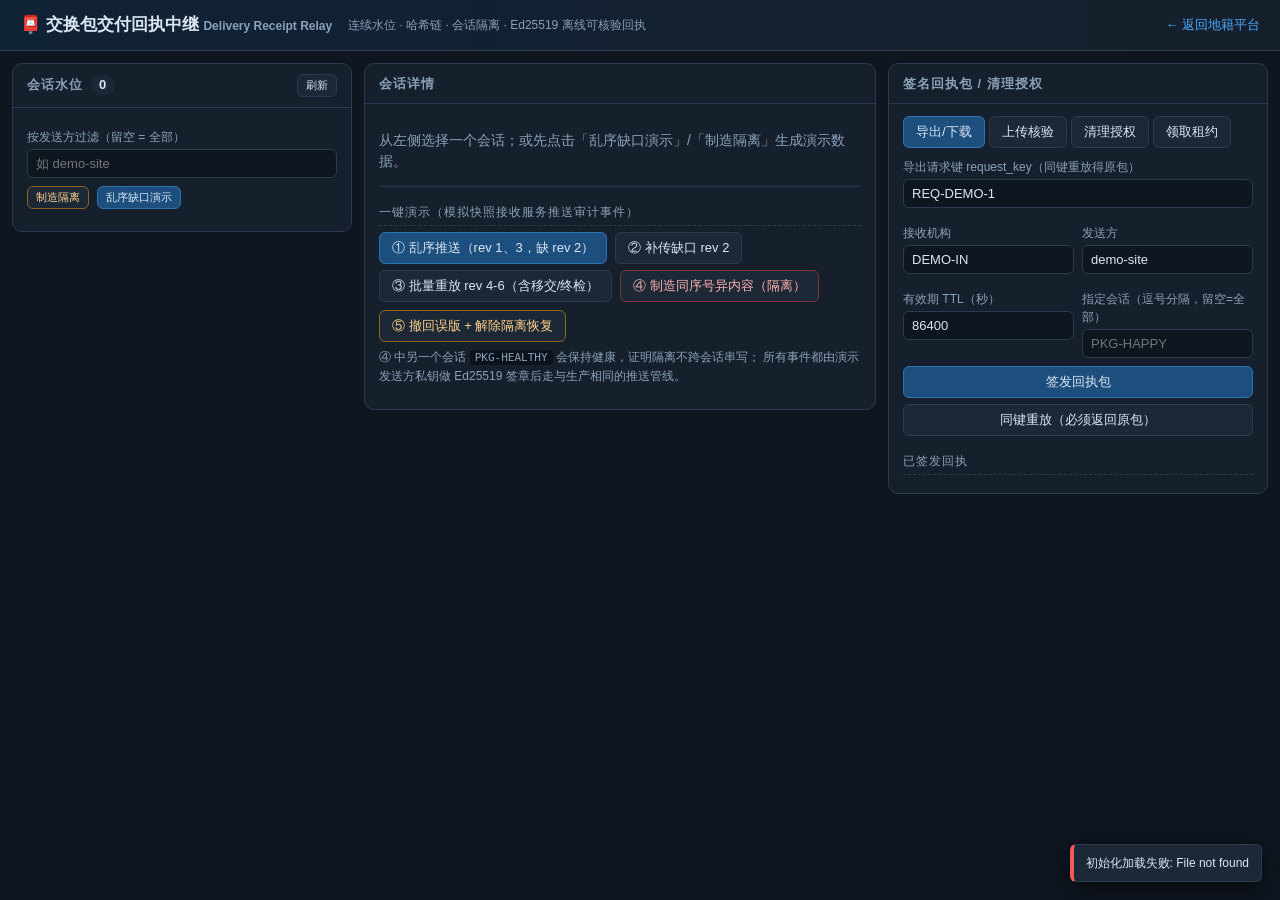
==== workspace/static/relay/index.html @ 0f450da5 "init cccj-150-8" ====
<!DOCTYPE html>
<html lang="zh-CN">
<head>
<meta charset="utf-8">
<meta name="viewport" content="width=device-width, initial-scale=1">
<title>交换包交付回执中继</title>
<style>
:root{
  --bg:#0f1620; --panel:#16202c; --panel2:#1c2836; --line:#2b3a4d;
  --txt:#dce6f2; --muted:#8aa0b8; --accent:#4aa8ff; --ok:#35c46a;
  --warn:#f5a623; --bad:#ef5b5b; --purple:#a87bff; --teal:#2fd1c1;
}
*{box-sizing:border-box}
body{margin:0;font:14px/1.5 "Segoe UI","PingFang SC","Microsoft YaHei",sans-serif;
  background:var(--bg);color:var(--txt)}
header{display:flex;align-items:center;gap:16px;padding:12px 20px;
  background:linear-gradient(90deg,#102236,#16202c);border-bottom:1px solid var(--line)}
header .brand{font-size:17px;font-weight:600}
header .sub{color:var(--muted);font-size:12px}
header a{margin-left:auto;color:var(--accent);text-decoration:none;font-size:13px}
.layout{display:grid;grid-template-columns:340px 1fr 380px;gap:12px;padding:12px;
  align-items:start;min-height:calc(100vh - 56px)}
.panel{background:var(--panel);border:1px solid var(--line);border-radius:10px;
  overflow:hidden}
.panel h2{margin:0;padding:10px 14px;font-size:13px;letter-spacing:1px;color:var(--muted);
  text-transform:uppercase;border-bottom:1px solid var(--line);
  display:flex;align-items:center;gap:8px}
.panel h2 .count{background:var(--panel2);border-radius:10px;padding:0 8px;color:var(--txt)}
.body{padding:12px 14px;max-height:calc(100vh - 120px);overflow:auto}
.row{display:flex;gap:8px;align-items:center;flex-wrap:wrap}
button{background:var(--panel2);color:var(--txt);border:1px solid var(--line);
  border-radius:6px;padding:6px 12px;cursor:pointer;font-size:13px}
button:hover{border-color:var(--accent)}
button.primary{background:#1c4f7e;border-color:#2d73b0}
button.primary:hover{background:#245f97}
button.danger{border-color:#7e3535;color:#ffb0b0}
button.warn{border-color:#8a6420;color:#ffd08a}
button:disabled{opacity:.45;cursor:not-allowed}
input,select,textarea{background:#0e1620;border:1px solid var(--line);color:var(--txt);
  border-radius:6px;padding:6px 8px;font-size:13px;font-family:inherit}
input{width:100%}
label{font-size:12px;color:var(--muted)}
.field{margin:8px 0}
.field label{display:block;margin-bottom:3px}
.hint{color:var(--muted);font-size:12px}
.session{padding:10px 12px;border-bottom:1px solid var(--line);cursor:pointer}
.session:hover{background:var(--panel2)}
.session.active{background:#17324a;box-shadow:inset 3px 0 0 var(--accent)}
.session .top{display:flex;justify-content:space-between;gap:8px;align-items:center}
.session .sid{font-weight:600;font-family:ui-monospace,Menlo,monospace;font-size:13px}
.tag{font-size:11px;padding:1px 7px;border-radius:10px;border:1px solid var(--line);
  color:var(--muted);white-space:nowrap}
.tag.ok{color:var(--ok);border-color:#246040}
.tag.bad{color:var(--bad);border-color:#7e3535;background:#2a1717}
.tag.warn{color:var(--warn);border-color:#7a5a1f}
.tag.purple{color:var(--purple);border-color:#4c3a78}
.tag.teal{color:var(--teal);border-color:#1f625c}
.wm{font-size:12px;color:var(--muted);margin-top:3px}
.dots{display:flex;gap:3px;margin-top:6px;flex-wrap:wrap}
.dot{width:13px;height:13px;border-radius:3px;background:#263445;border:1px solid #34475e}
.dot.ok{background:#1f7a45;border-color:#2a9e5c}
.dot.wait{background:#7a5a1f;border-color:#a87c22}
.dot.bad{background:#7e2b2b;border-color:#b23838}
.kv{display:grid;grid-template-columns:110px 1fr;gap:4px 10px;margin:6px 0;font-size:13px}
.kv .k{color:var(--muted)}
.kv .v{font-family:ui-monospace,Menlo,monospace;word-break:break-all}
.section-title{margin:16px 0 6px;font-size:12px;color:var(--muted);
  text-transform:uppercase;letter-spacing:1px;border-bottom:1px dashed var(--line);padding-bottom:4px}
.ev{display:flex;gap:8px;align-items:flex-start;padding:6px 8px;border-radius:6px;
  background:var(--panel2);margin-bottom:5px;font-size:12px}
.ev .rev{font-family:ui-monospace,Menlo,monospace;color:var(--accent);min-width:26px}
.ev .etype{font-weight:600;min-width:130px}
.ev .hash{color:var(--muted);font-family:ui-monospace,Menlo,monospace;font-size:11px}
pre{background:#0b121b;border:1px solid var(--line);border-radius:6px;padding:8px;
  font-size:11px;overflow:auto;max-height:240px;color:#bcd}
.toast{position:fixed;right:18px;bottom:18px;max-width:420px;z-index:99;display:flex;
  flex-direction:column;gap:8px}
.toast .t{background:var(--panel2);border:1px solid var(--line);border-left:4px solid var(--accent);
  border-radius:6px;padding:9px 12px;font-size:12px;box-shadow:0 6px 24px #0009}
.toast .t.ok{border-left-color:var(--ok)}
.toast .t.bad{border-left-color:var(--bad)}
.toast .t.warn{border-left-color:var(--warn)}
.receipt{border:1px solid var(--line);border-radius:8px;padding:9px 10px;margin-bottom:8px;background:var(--panel2)}
.receipt .rk{font-family:ui-monospace,Menlo,monospace;font-weight:600}
.pillbtn{font-size:11px;padding:3px 8px}
.tabs{display:flex;gap:4px;margin-bottom:10px}
.tabs button{flex:0 auto}
.tabs button.on{background:#1c4f7e;border-color:#2d73b0}
details summary{cursor:pointer;color:var(--muted);font-size:12px;margin:4px 0}
.muted{color:var(--muted)}
.small{font-size:12px}
.divider{height:1px;background:var(--line);margin:12px 0}
.badge-num{background:var(--bad);border-radius:9px;color:#fff;font-size:10px;padding:0 5px}
.grid2{display:grid;grid-template-columns:1fr 1fr;gap:8px}
.spin{opacity:.5;pointer-events:none}
code{background:#0b121b;padding:1px 5px;border-radius:4px;font-size:11px}
</style>
</head>
<body>
<header>
  <div>
    <div class="brand">📮 交换包交付回执中继 <span class="sub">Delivery Receipt Relay</span></div>
  </div>
  <span class="hint">连续水位 · 哈希链 · 会话隔离 · Ed25519 离线可核验回执</span>
  <a href="/">← 返回地籍平台</a>
</header>

<div class="layout">
  <!-- ================= 左：会话列表 ================= -->
  <div class="panel">
    <h2>会话水位 <span class="count" id="sess-count">0</span>
      <button class="pillbtn" style="margin-left:auto" onclick="loadAll()">刷新</button>
    </h2>
    <div class="body">
      <div class="field">
        <label>按发送方过滤（留空 = 全部）</label>
        <input id="filter-sender" placeholder="如 demo-site" oninput="renderSessions()">
      </div>
      <div class="row" style="margin:6px 0 10px">
        <button class="pillbtn warn" onclick="demoConflict()">制造隔离</button>
        <button class="pillbtn primary" onclick="demoHealthy()">乱序缺口演示</button>
      </div>
      <div id="session-list"></div>
    </div>
  </div>

  <!-- ================= 中：会话详情 ================= -->
  <div class="panel">
    <h2 id="detail-title">会话详情</h2>
    <div class="body" id="detail-body">
      <p class="muted">从左侧选择一个会话；或先点击「乱序缺口演示」/「制造隔离」生成演示数据。</p>
      <div class="divider"></div>
      <div class="section-title">一键演示（模拟快照接收服务推送审计事件）</div>
      <div class="row">
        <button class="primary" onclick="demoHealthy()">① 乱序推送（rev 1、3，缺 rev 2）</button>
        <button onclick="demoFillGap()">② 补传缺口 rev 2</button>
      </div>
      <div class="row" style="margin-top:6px">
        <button onclick="demoFinish()">③ 批量重放 rev 4-6（含移交/终检）</button>
        <button class="danger" onclick="demoConflict()">④ 制造同序号异内容（隔离）</button>
        <button class="warn" onclick="demoConflictRecover()">⑤ 撤回误版 + 解除隔离恢复</button>
      </div>
      <p class="hint" style="margin-top:6px">
        ④ 中另一个会话 <code>PKG-HEALTHY</code> 会保持健康，证明隔离不跨会话串写；
        所有事件都由演示发送方私钥做 Ed25519 签章后走与生产相同的推送管线。
      </p>
    </div>
  </div>

  <!-- ================= 右：回执与清理 ================= -->
  <div class="panel">
    <h2>签名回执包 / 清理授权</h2>
    <div class="body">
      <div class="tabs">
        <button id="tab-export" class="on" onclick="switchTab('export')">导出/下载</button>
        <button id="tab-upload" onclick="switchTab('upload')">上传核验</button>
        <button id="tab-cleanup" onclick="switchTab('cleanup')">清理授权</button>
        <button id="tab-lease" onclick="switchTab('lease')">领取租约</button>
      </div>

      <div id="pane-export">
        <div class="field"><label>导出请求键 request_key（同键重放得原包）</label>
          <input id="rcp-key" value="REQ-DEMO-1"></div>
        <div class="grid2">
          <div class="field"><label>接收机构</label>
            <input id="rcp-inst" value="DEMO-IN"></div>
          <div class="field"><label>发送方</label>
            <input id="rcp-sender" value="demo-site"></div>
        </div>
        <div class="grid2">
          <div class="field"><label>有效期 TTL（秒）</label>
            <input id="rcp-ttl" type="number" value="86400"></div>
          <div class="field"><label>指定会话（逗号分隔，留空=全部）</label>
            <input id="rcp-sessions" placeholder="PKG-HAPPY"></div>
        </div>
        <button class="primary" style="width:100%" onclick="exportReceipt(false)">签发回执包</button>
        <button style="width:100%;margin-top:6px" onclick="exportReceipt(true)">同键重放（必须返回原包）</button>
        <div class="section-title">已签发回执</div>
        <div id="receipt-list"></div>
      </div>

      <div id="pane-upload" hidden>
        <p class="hint">上传一个 <code>.receipt.json</code> 文件，浏览器内调用核验接口
          （重算机构签章、事件哈希链、有效期、水位一致性）——独立核验器
          <code>python -m app.relay.verifier 包.json</code> 完全离线做同样的事。</p>
        <input type="file" id="upload-file" accept=".json,application/json">
        <div style="margin-top:8px"><button onclick="verifyUploaded()">核验上传包</button></div>
        <div class="field" style="margin-top:10px"><label>或直接粘贴回执包 JSON</label>
          <textarea id="upload-paste" rows="6" style="width:100%"
            placeholder='{"body":{...},"signature":...,"institution_public_key":...}'></textarea></div>
        <button onclick="verifyPasted()">核验粘贴内容</button>
        <pre id="verify-out" hidden></pre>
      </div>

      <div id="pane-cleanup" hidden>
        <p class="hint">发送方凭回执清理本地事件：只有<b>已确认水位之前且仍与摘要一致</b>
          才授权；过期回执或本地事件后来变化一律拒绝。</p>
        <div class="field"><label>回执包（从「导出/下载」签发后会自动带入；也可粘贴）</label>
          <textarea id="cleanup-pkg" rows="5" style="width:100%"></textarea></div>
        <div class="field"><label>待清理本地事件 JSON（revision + event_hash）</label>
          <textarea id="cleanup-local" rows="4" style="width:100%"></textarea></div>
        <div class="row">
          <button class="primary" onclick="cleanupAuth()">请求清理授权</button>
          <button onclick="fillLocalFromCurrent()">填入当前会话全部事件</button>
          <button class="warn" onclick="tamperLocal()">把第 2 个事件哈希改成 ff…（模拟事后变化）</button>
        </div>
        <pre id="cleanup-out" hidden></pre>
      </div>

      <div id="pane-lease" hidden>
        <p class="hint">两个工作实例并发领取同一会话：持久租约保证只有一个实例处理；
          TTL 过期后可安全接管；租约粒度是单会话，不影响其他会话。</p>
        <div class="grid2">
          <div class="field"><label>工作实例 ID</label>
            <input id="lease-worker" value="worker-1"></div>
          <div class="field"><label>会话 ID</label>
            <input id="lease-session" value="PKG-HAPPY"></div>
        </div>
        <div class="field"><label>发送方（可留空）</label>
          <input id="lease-sender" value="demo-site"></div>
        <div class="row">
          <button class="primary" onclick="claimLease()">领取</button>
          <button onclick="releaseLease()">释放</button>
          <button class="warn" onclick="claimLease('worker-2')">模拟 worker-2 并发领取</button>
        </div>
        <pre id="lease-out" hidden></pre>
      </div>
    </div>
  </div>
</div>

<div class="toast" id="toast"></div>

<script>
const API = "/api/relay";
let sessions = [], currentKey = null, lastPackage = null;

function toast(msg, kind="info"){
  const box = document.getElementById("toast");
  const el = document.createElement("div");
  el.className = "t " + kind;
  el.textContent = msg;
  box.appendChild(el);
  setTimeout(()=>el.remove(), 4200);
}
async function api(path, opts={}){
  const r = await fetch(API+path, {
    headers:{"Content-Type":"application/json"}, ...opts,
    body: opts.body ? JSON.stringify(opts.body) : undefined});
  let data = null;
  try { data = await r.json(); } catch(e){ data = {}; }
  if(!r.ok) throw Object.assign(new Error(data.message||r.statusText),
    {status:r.status, data});
  return data;
}
function esc(s){ return String(s??"").replace(/[&<>]/g, c=>({"&":"&amp;","<":"&lt;",">":"&gt;"}[c])); }
function shortH(h){ return h ? h.slice(0,10)+"…" : "—"; }

async function loadAll(){
  await Promise.all([loadSessions(), loadReceipts()]);
}
async function loadSessions(){
  const q = document.getElementById("filter-sender").value.trim();
  const data = await api("/sessions"+(q?("?sender_id="+encodeURIComponent(q)):""));
  sessions = data.sessions;
  renderSessions();
  if(currentKey) renderDetail();
}
function renderSessions(){
  const f = document.getElementById("filter-sender").value.trim();
  document.getElementById("sess-count").textContent = sessions.length;
  const el = document.getElementById("session-list");
  if(!sessions.length){ el.innerHTML = '<p class="muted small">暂无会话</p>'; return; }
  el.innerHTML = sessions.map(s=>{
    const key = s.sender_id+"|"+s.session_id;
    const active = key===currentKey ? "active":"";
    let tag = s.quarantined
      ? '<span class="tag bad">已隔离</span>'
      : (s.state==="IMPORTED" ? '<span class="tag teal">IMPORTED</span>'
         : '<span class="tag ok">健康</span>');
    const lease = s.lease_owner ? `<span class="tag purple">租约:${esc(s.lease_owner)}</span>`:"";
    const total = Math.max(s.watermark, 0);
    let dots="";
    for(let i=1;i<=Math.max(total, s.watermark);i++)
      dots += `<span class="dot ok" title="rev ${i} 已确认"></span>`;
    return `<div class="session ${active}" onclick="selectSession('${s.sender_id}','${s.session_id}')">
      <div class="top">
        <span class="sid">${esc(s.session_id)}</span>${tag}${lease}
      </div>
      <div class="wm">${esc(s.sender_id)} · 水位 <b>${s.watermark}</b>${s.state?(" · "+esc(s.state)):""}</div>
      ${dots?`<div class="dots">${dots}</div>`:""}
      ${s.quarantine_reason?`<div class="wm" style="color:var(--bad)">${esc(s.quarantine_reason)}</div>`:""}
    </div>`;
  }).join("");
}
function selectSession(sender, sid){
  currentKey = sender+"|"+sid;
  document.getElementById("lease-session").value = sid;
  document.getElementById("lease-sender").value = sender;
  renderSessions(); renderDetail();
}

async function renderDetail(){
  if(!currentKey) return;
  const [sender, sid] = currentKey.split("|");
  let d;
  try { d = await api(`/sessions/${encodeURIComponent(sender)}/${encodeURIComponent(sid)}`); }
  catch(e){ toast("加载详情失败: "+e.message,"bad"); return; }
  document.getElementById("detail-title").textContent = "会话详情 · "+sid;
  const q = d.quarantine || {};
  const dots = [];
  const maxRev = Math.max(d.watermark, ...d.pending_revisions.map(p=>p.revision), 0);
  for(let i=1;i<=maxRev;i++){
    if(i<=d.watermark) dots.push(`<span class="dot ok" title="rev ${i} 已确认"></span>`);
    else {
      const p = d.pending_revisions.find(x=>x.revision===i);
      if(p) dots.push(`<span class="dot wait" title="rev ${i} 已收到但等待前序（变体 ${p.variants}）"></span>`);
      else dots.push(`<span class="dot" title="rev ${i} 缺失"></span>`);
    }
  }
  const evs = d.confirmed_events.map(e=>`
    <div class="ev">
      <span class="rev">#${e.revision}</span>
      <span class="etype">${esc(e.event_type)}</span>
      <span class="tag ${e.state==="IMPORTED"?"teal":""}">v${e.session_version} · ${esc(e.state)}</span>
      <span class="hash">${shortH(e.event_hash)} ← ${shortH(e.prev_event_hash)}</span>
    </div>`).join("");
  const rej = d.confirmed_events.filter(e=>/REJECTED/.test(e.event_type));
  document.getElementById("detail-body").innerHTML = `
    <div class="kv">
      <span class="k">发送方</span><span class="v">${esc(sender)}</span>
      <span class="k">连续水位</span><span class="v"><b style="color:var(--ok)">${d.watermark}</b> / 状态 ${esc(d.state||"—")}${d.closed?' · <span class="tag teal">已闭合</span>':""}</span>
      <span class="k">隔离状态</span><span class="v">${d.quarantined?'<b style="color:var(--bad)">已隔离</b>':'正常'}</span>
      <span class="k">处理租约</span><span class="v">${d.lease?esc(d.lease.owner)+" @ "+esc(d.lease.at):"无"}</span>
    </div>
    <div class="dots" style="margin:6px 0 10px">${dots.join("")}
      <span class="hint" style="margin-left:8px">绿=已确认 黄=已到等前序 灰=缺口</span></div>
    ${d.missing_revisions.length?`<p class="small" style="color:var(--warn)">缺口修订号：${d.missing_revisions.join(", ")||"（无直接缺口，等待乱序事件的前序）"}</p>`:""}
    ${d.quarantined?`
      <div class="section-title" style="color:var(--bad)">隔离原因与可定位差异</div>
      <div class="kv">
        <span class="k">原因码</span><span class="v" style="color:var(--bad)">${esc(d.quarantine_reason)}</span>
      </div>
      <pre>${esc(JSON.stringify(d.quarantine_detail,null,2))}</pre>
      <details ${d.quarantine_detail&&d.quarantine_detail.distinct_hashes?"open":""}>
        <summary>解除隔离 / 撤回误版恢复</summary>
        <p class="hint">同序号异内容时，撤回错误版本的原始事件（已确认链上事件不可撤回），
          再解除隔离，链会从正确版本继续推进。</p>
        <div id="discard-box"></div>
        <div class="field"><label>处理说明</label><input id="release-note" value="页面演示：确认差异后撤回误版"></div>
        <div class="row">
          <button class="warn" onclick="releaseQuarantine(false)">仅解除隔离（不撤回，将重新隔离）</button>
          <button class="primary" onclick="releaseQuarantine(true)">撤回勾选误版并解除</button>
        </div>
      </details>`:""}
    <div class="section-title">已确认事件哈希链（${d.confirmed_events.length}）</div>
    ${evs||'<p class="muted small">尚无已确认事件</p>'}
    ${rej.length?`<details><summary>拒绝明细（${rej.length}）</summary><pre>${esc(JSON.stringify(rej.map(e=>({revision:e.revision,event_type:e.event_type,detail:e.detail_json})),null,2))}</pre></details>`:""}
    ${d.pending_revisions.length?`<div class="section-title">水位后已收到（待前序/隔离中）</div><pre>${esc(JSON.stringify(d.pending_revisions,null,2))}</pre>`:""}
    <div class="divider"></div>
    <div class="section-title">一键演示（模拟快照接收服务推送审计事件）</div>
    <div class="row">
      <button class="primary" onclick="demoHealthy()">① 乱序推送（rev 1、3，缺 rev 2）</button>
      <button onclick="demoFillGap()">② 补传缺口 rev 2</button>
    </div>
    <div class="row" style="margin-top:6px">
      <button onclick="demoFinish()">③ 批量重放 rev 4-6（含移交/终检）</button>
      <button class="danger" onclick="demoConflict()">④ 制造同序号异内容（隔离）</button>
      <button class="warn" onclick="demoConflictRecover()">⑤ 撤回误版 + 解除隔离恢复</button>
    </div>`;
  // 勾选框：列出该会话可撤回的（未确认）异内容哈希
  if(d.quarantine_detail && d.quarantine_detail.distinct_hashes){
    document.getElementById("discard-box").innerHTML =
      d.quarantine_detail.distinct_hashes.map((h,i)=>
        `<label style="display:flex;gap:6px;align-items:center;color:var(--txt);font-family:ui-monospace,Menlo,monospace;font-size:11px;margin:3px 0">
          <input type="checkbox" class="discard-h" value="${esc(h)}" ${i===0?"checked":""} style="width:auto">
          ${shortH(h)}${i===0?' <span class="hint">（通常保留正确版本、撤回较早的误版——按实际差异勾选）</span>':""}</label>`).join("");
  }
}

async function releaseQuarantine(withDiscard){
  const [sender, sid] = currentKey.split("|");
  let discard = {};
  if(withDiscard){
    const checked = [...document.querySelectorAll(".discard-h:checked")].map(x=>x.value);
    const rev = (await api(`/sessions/${encodeURIComponent(sender)}/${encodeURIComponent(sid)}`)).quarantine_detail.at_revision;
    if(checked.length) discard = {[rev]: checked};
  }
  try{
    const r = await api(`/sessions/${encodeURIComponent(sender)}/${encodeURIComponent(sid)}/release-quarantine`,
      {method:"POST", body:{note:document.getElementById("release-note")?.value||"页面解除",
        discard_event_hashes: discard}});
    toast(`已解除：水位 ${r.watermark}${r.quarantined?"，但重新校验仍隔离（需撤回异内容）":"，恢复推进"}`,
      r.quarantined?"warn":"ok");
    await loadSessions(); await renderDetail();
  }catch(e){ toast("解除失败: "+e.message,"bad"); }
}

// ---------------- 演示动作 ----------------
async function demoPost(path, body={}){
  try { return await api(path, {method:"POST", body}); }
  catch(e){ toast("演示失败: "+e.message+" "+JSON.stringify(e.data||{}),"bad"); throw e; }
}
async function demoHealthy(){
  await demoPost("/demo/happy-init",{});
  toast("已乱序推送 rev 1、3：rev3 等待缺口 rev2（WAITING，不隔离）","warn");
  currentKey="demo-site|PKG-HAPPY";
  await loadSessions(); await renderDetail();
}
async function demoFillGap(){
  const r = await demoPost("/demo/happy-fill-gap",{revision:2});
  toast("补传 rev2：水位连续推进到 3（乱序的 rev3 一并确认）","ok");
  currentKey="demo-site|PKG-HAPPY";
  await loadSessions(); await renderDetail();
}
async function demoFinish(){
  await demoPost("/demo/happy-finish",{});
  toast("批量重放 rev4-6：移交版本跃迁合法，终检 IMPORTED 闭合","ok");
  currentKey="demo-site|PKG-HAPPY";
  await loadSessions(); await renderDetail();
}
async function demoConflict(){
  const r = await demoPost("/demo/conflict-init",{});
  toast("同序号异内容 → PKG-CONFLICT 已隔离；PKG-HEALTHY 不受影响","bad");
  currentKey="demo-site|PKG-CONFLICT";
  await loadSessions(); await renderDetail();
}
async function demoConflictRecover(){
  const r = await demoPost("/demo/conflict-recover",{});
  toast(`撤回 ${r.discard_event_hashes.length} 个误版并解除隔离，续链确认至水位 ${r.release.watermark}`,"ok");
  currentKey="demo-site|PKG-CONFLICT";
  await loadSessions(); await renderDetail();
}

// ---------------- 回执 ----------------
function switchTab(name){
  ["export","upload","cleanup","lease"].forEach(t=>{
    document.getElementById("pane-"+t).hidden = t!==name;
    document.getElementById("tab-"+t).classList.toggle("on", t===name);
  });
}
async function exportReceipt(replay){
  const key=document.getElementById("rcp-key").value.trim();
  const body={request_key:key,
    institution_code:document.getElementById("rcp-inst").value.trim(),
    sender_id:document.getElementById("rcp-sender").value.trim(),
    ttl_seconds:Number(document.getElementById("rcp-ttl").value)};
  const s=document.getElementById("rcp-sessions").value.trim();
  if(s) body.session_ids=s.split(",").map(x=>x.trim());
  try{
    const r=await api("/receipts",{method:"POST",body});
    lastPackage=r.package;
    document.getElementById("cleanup-pkg").value=JSON.stringify(r.package,null,2);
    toast((r.replayed?"重放命中原包（字节完全一致）":"已签发新回执包")+
      ` · ${r.package.body.sessions.length} 个会话`,"ok");
    download(JSON.stringify(r.package,null,2),
      `${key}.receipt.json`);
    await loadReceipts();
  }catch(e){ toast("导出失败: "+e.message,"bad"); }
}
function download(text,name){
  const a=document.createElement("a");
  a.href=URL.createObjectURL(new Blob([text],{type:"application/json"}));
  a.download=name; a.click();
  setTimeout(()=>URL.revokeObjectURL(a.href), 5000);
}
async function loadReceipts(){
  const sender=document.getElementById("rcp-sender").value.trim();
  const data=await api("/receipts"+(sender?("?sender_id="+encodeURIComponent(sender)):""));
  document.getElementById("receipt-list").innerHTML = data.receipts.map(r=>`
    <div class="receipt">
      <div class="row" style="justify-content:space-between">
        <span class="rk">${esc(r.request_key)}</span>
        <span class="tag ${new Date(r.expires_at)<new Date()?"bad":"ok"}">
          ${new Date(r.expires_at)<new Date()?"已过期":"有效"}</span>
      </div>
      <div class="hint">${esc(r.institution_code)} · ${r.sessions.length} 会话 · 签发 ${esc(r.issued_at)}</div>
      <div class="hint">会话：${r.sessions.map(esc).join(", ")}</div>
      <div class="row" style="margin-top:5px">
        <button class="pillbtn" onclick="reuseKey('${esc(r.request_key)}')">用此键重放</button>
        <button class="pillbtn" onclick="reExportDownload('${esc(r.request_key)}')">下载原包</button>
        <button class="pillbtn" onclick="reVerifyStored('${esc(r.request_key)}')">核验</button>
      </div>
    </div>`).join("") || '<p class="muted small">暂无</p>';
}
function reuseKey(k){ document.getElementById("rcp-key").value=k; }
async function reExportDownload(k){
  const body={request_key:k,
    institution_code:document.getElementById("rcp-inst").value.trim(),
    sender_id:document.getElementById("rcp-sender").value.trim()};
  const r=await api("/receipts",{method:"POST",body});
  download(JSON.stringify(r.package,null,2), k+".receipt.json");
  toast("已下载原包（同键重放）","ok");
}
async function reVerifyStored(k){
  const body={request_key:k,
    institution_code:document.getElementById("rcp-inst").value.trim(),
    sender_id:document.getElementById("rcp-sender").value.trim()};
  const r=await api("/receipts",{method:"POST",body});
  showVerify({valid:true,note:"重放原包并离线核验",package:r.package});
}
function showVerify(result){
  const out=document.getElementById("verify-out");
  out.hidden=false;
  if(result.valid){
    const b=result.package.body;
    out.textContent=JSON.stringify({valid:true,
      institution_code:b.institution_code, sender_id:b.sender_id,
      request_key:b.request_key, issued_at:b.issued_at, expires_at:b.expires_at,
      sessions:b.sessions.map(s=>({session_id:s.session_id,
        confirmed_watermark:s.confirmed_watermark, state:s.state,
        rejections:s.rejections.length, head_event_hash:s.head_event_hash,
        chain_digest:s.chain_digest}))},null,2);
    toast("回执核验通过：签章/哈希链/水位/有效期全部合法","ok");
  } else {
    out.textContent=JSON.stringify(result,null,2);
    toast("回执核验失败（详见输出）","bad");
  }
}
async function verifyUploaded(){
  const f=document.getElementById("upload-file").files[0];
  if(!f){toast("请先选择文件","warn");return;}
  const pkg=JSON.parse(await f.text());
  await doVerify(pkg);
}
async function verifyPasted(){
  try{ await doVerify(JSON.parse(document.getElementById("upload-paste").value)); }
  catch(e){ toast("JSON 解析失败: "+e.message,"bad"); }
}
async function doVerify(pkg){
  const r=await fetch(API+"/receipts/verify",{method:"POST",
    headers:{"Content-Type":"application/json"},body:JSON.stringify({package:pkg})});
  const data=await r.json();
  if(r.ok) showVerify({valid:true,package:pkg});
  else showVerify({valid:false,...data});
}

// ---------------- 清理授权 ----------------
async function fillLocalFromCurrent(){
  if(!currentKey){toast("先在左侧选择会话","warn");return;}
  const [sender,sid]=currentKey.split("|");
  const d=await api(`/sessions/${encodeURIComponent(sender)}/${encodeURIComponent(sid)}`);
  const local=d.confirmed_events.map(e=>({session_id:sid,revision:e.revision,event_hash:e.event_hash}));
  document.getElementById("cleanup-local").value=JSON.stringify(local);
  if(lastPackage)
    document.getElementById("cleanup-pkg").value=JSON.stringify(lastPackage,null,2);
  toast("已填入 "+local.length+" 个已确认事件；如尚未签发回执请先到「导出/下载」","info");
}
function tamperLocal(){
  try{
    const arr=JSON.parse(document.getElementById("cleanup-local").value);
    if(arr.length<2){toast("至少需要 2 个事件","warn");return;}
    arr[1].event_hash="ff".repeat(32);
    document.getElementById("cleanup-local").value=JSON.stringify(arr,null,2);
    toast("已把第 2 个事件哈希改为 ff…（模拟本地事件事后变化）","warn");
  }catch(e){toast("先填入合法本地事件 JSON","bad");}
}
async function cleanupAuth(){
  let pkg;
  try{ pkg=JSON.parse(document.getElementById("cleanup-pkg").value); }
  catch(e){ toast("回执包 JSON 非法","bad"); return; }
  let local;
  try{ local=JSON.parse(document.getElementById("cleanup-local").value||"[]"); }
  catch(e){ toast("本地事件 JSON 非法","bad"); return; }
  const r=await api("/cleanup-authorization",{method:"POST",body:{package:pkg,local_events:local}});
  const out=document.getElementById("cleanup-out");
  out.hidden=false; out.textContent=JSON.stringify(r,null,2);
  if(r.authorized) toast("授权清理 "+r.allowed.length+" 个事件","ok");
  else if(r.code==="RECEIPT_EXPIRED") toast("回执已过期，拒绝清理","bad");
  else if(r.code==="RECEIPT_INVALID") toast("回执签章/包非法，拒绝清理","bad");
  else toast("部分/全部拒绝："+r.denied.map(x=>x.reason).join(", "),"warn");
}

// ---------------- 租约 ----------------
async function claimLease(worker){
  const worker_id=worker||document.getElementById("lease-worker").value;
  const body={session_id:document.getElementById("lease-session").value.trim(),worker_id};
  const s=document.getElementById("lease-sender").value.trim();
  if(s) body.sender_id=s;
  const out=document.getElementById("lease-out"); out.hidden=false;
  try{
    const r=await api("/claim",{method:"POST",body});
    out.textContent=JSON.stringify(r,null,2);
    toast(worker_id+" 领取成功","ok");
  }catch(e){
    out.textContent=JSON.stringify(e.data,null,2);
    toast(worker_id+" 领取被拒：租约被其他实例持有（不影响其他会话）","bad");
  }
  await loadSessions();
  if(currentKey) renderDetail();
}
async function releaseLease(){
  const body={session_id:document.getElementById("lease-session").value.trim(),
    worker_id:document.getElementById("lease-worker").value};
  const s=document.getElementById("lease-sender").value.trim();
  if(s) body.sender_id=s;
  const r=await api("/release-lease",{method:"POST",body});
  document.getElementById("lease-out").hidden=false;
  document.getElementById("lease-out").textContent=JSON.stringify(r,null,2);
  toast("已释放租约","info");
  await loadSessions();
  if(currentKey) renderDetail();
}

loadAll().catch(e=>toast("初始化加载失败: "+e.message,"bad"));
</script>
</body>
</html>
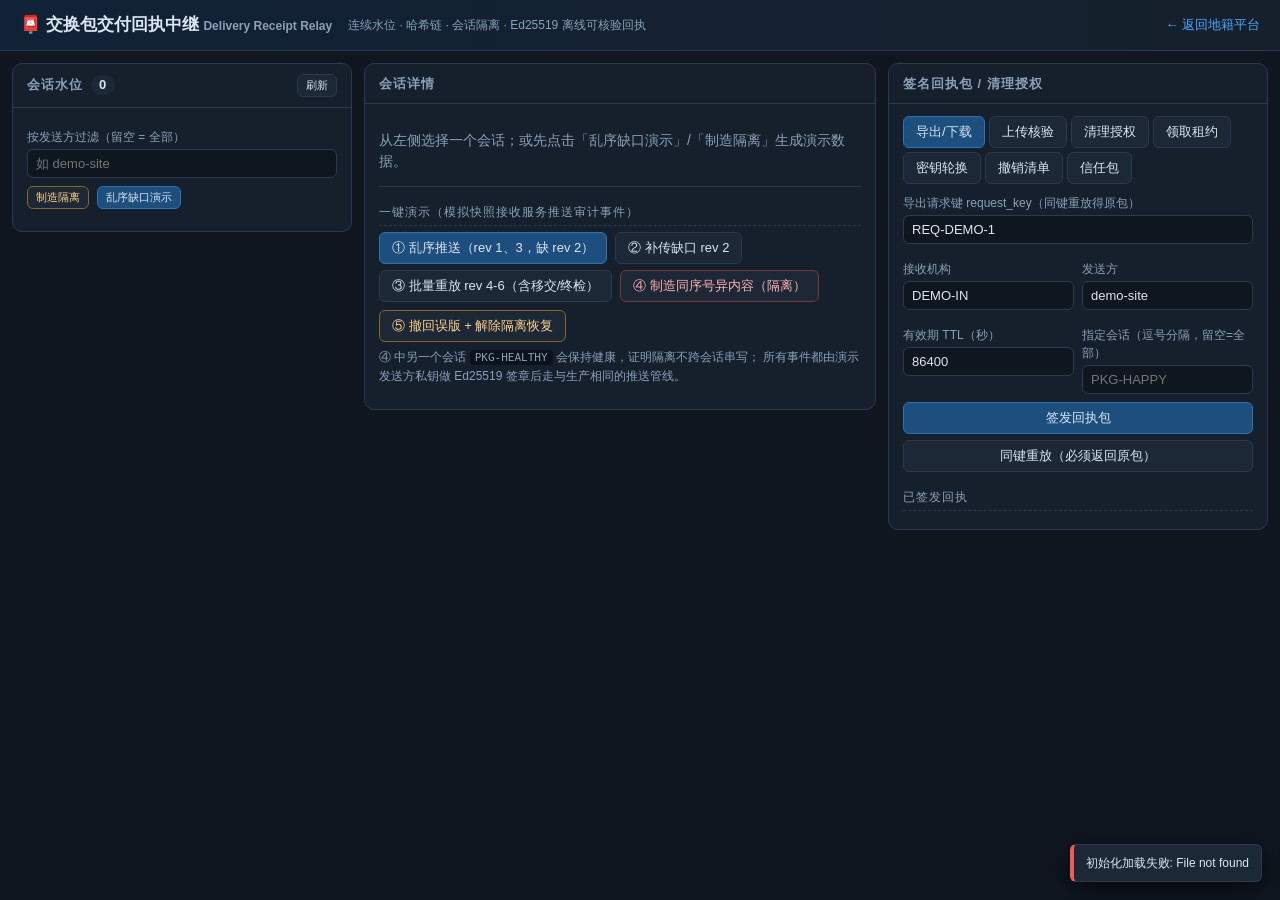
==== commit e3496442: "pairwise cccj-150-8 run A" ====
--- a/workspace/static/relay/index.html
+++ b/workspace/static/relay/index.html
@@ -83,7 +83,7 @@
 .receipt{border:1px solid var(--line);border-radius:8px;padding:9px 10px;margin-bottom:8px;background:var(--panel2)}
 .receipt .rk{font-family:ui-monospace,Menlo,monospace;font-weight:600}
 .pillbtn{font-size:11px;padding:3px 8px}
-.tabs{display:flex;gap:4px;margin-bottom:10px}
+.tabs{display:flex;gap:4px;margin-bottom:10px;flex-wrap:wrap}
 .tabs button{flex:0 auto}
 .tabs button.on{background:#1c4f7e;border-color:#2d73b0}
 details summary{cursor:pointer;color:var(--muted);font-size:12px;margin:4px 0}
@@ -156,6 +156,9 @@
         <button id="tab-upload" onclick="switchTab('upload')">上传核验</button>
         <button id="tab-cleanup" onclick="switchTab('cleanup')">清理授权</button>
         <button id="tab-lease" onclick="switchTab('lease')">领取租约</button>
+        <button id="tab-rotation" onclick="switchTab('rotation')">密钥轮换</button>
+        <button id="tab-revocation" onclick="switchTab('revocation')">撤销清单</button>
+        <button id="tab-trust" onclick="switchTab('trust')">信任包</button>
       </div>
 
       <div id="pane-export">
@@ -224,6 +227,113 @@
           <button class="warn" onclick="claimLease('worker-2')">模拟 worker-2 并发领取</button>
         </div>
         <pre id="lease-out" hidden></pre>
+      </div>
+
+      <!-- 机构签发密钥轮换 -->
+      <div id="pane-rotation" hidden>
+        <p class="hint">机构签发密钥按<b>纪元</b>轮换：旧钥签新钥形成连续签名链；
+          达到生效水位（机构单调回执序号）后只能用新钥签发，轮换前回执继续按旧钥验证。
+          两名管理员分别<b>登记</b>与<b>批准</b>，并发只有一个结果生效。</p>
+        <div class="field"><label>机构</label>
+          <input id="rot-inst" value="DEMO-IN"></div>
+        <button onclick="loadRotation()">刷新轮换链/预演</button>
+        <pre id="rot-preview" hidden></pre>
+        <div class="section-title">登记下一把公钥（管理员 A）</div>
+        <div class="grid2">
+          <div class="field"><label>登记请求键（幂等）</label>
+            <input id="rot-prop-key" value="ROT-PROP-1"></div>
+          <div class="field"><label>登记管理员</label>
+            <input id="rot-prop-by" value="admin-A"></div>
+        </div>
+        <div class="grid2">
+          <div class="field"><label>生效水位 activate_serial（留空=下一序号立即生效）</label>
+            <input id="rot-watermark" type="number" placeholder="如 5"></div>
+          <div class="field"><label>下一把公钥 hex（留空=服务端生成并托管）</label>
+            <input id="rot-pub" placeholder="留空自动生成新钥"></div>
+        </div>
+        <div class="row">
+          <button class="primary" onclick="rotationPropose(false)">① 登记（预演建议水位）</button>
+          <button onclick="rotationPropose(true)">同键重放</button>
+        </div>
+        <pre id="rot-prop-out" hidden></pre>
+        <div class="section-title">批准（管理员 B，双人控制）</div>
+        <div class="grid2">
+          <div class="field"><label>批准请求键（幂等）</label>
+            <input id="rot-appr-key" value="ROT-APPR-1"></div>
+          <div class="field"><label>批准管理员（须不同于登记人）</label>
+            <input id="rot-appr-by" value="admin-B"></div>
+        </div>
+        <div class="row">
+          <button class="primary" onclick="rotationApprove(false)">② 批准</button>
+          <button class="warn" onclick="rotationApprove(true)">模拟另一管理员并发批准</button>
+          <button onclick="rotationActivate()">手动生效检查</button>
+        </div>
+        <pre id="rot-appr-out" hidden></pre>
+        <div class="section-title">轮换签名链</div>
+        <div id="rot-chain"></div>
+      </div>
+
+      <!-- 版本化撤销清单 -->
+      <div id="pane-revocation" hidden>
+        <p class="hint">误签或密钥泄露后发布<b>版本化撤销清单</b>：版本号单调、
+          每版为全量并集（防回滚），按回执标识或签发时间区间选择，生效钥签名。</p>
+        <div class="field"><label>机构</label>
+          <input id="rev-inst" value="DEMO-IN"></div>
+        <div class="field"><label>发布请求键（幂等）</label>
+          <input id="rev-key" value="REV-1"></div>
+        <div class="field"><label>按回执请求键撤销（逗号分隔）</label>
+          <input id="rev-receipts" placeholder="REQ-DEMO-1"></div>
+        <div class="grid2">
+          <div class="field"><label>签发时间起（含，ISO）</label>
+            <input id="rev-from" placeholder="2026-10-01T00:00:00Z"></div>
+          <div class="field"><label>签发时间止（含，ISO）</label>
+            <input id="rev-to"></div>
+        </div>
+        <div class="field"><label>细粒度条目 JSON（会话/修订号，可选）</label>
+          <textarea id="rev-entries" rows="2" style="width:100%"
+            placeholder='[{"session_id":"PKG-HAPPY","revision":2}]'></textarea></div>
+        <div class="row">
+          <button class="primary" onclick="revocationPublish()">发布新版</button>
+          <button class="warn" onclick="revocationPublish(true)">同键重放</button>
+          <button onclick="loadRevocations()">刷新版本</button>
+        </div>
+        <pre id="rev-out" hidden></pre>
+        <div class="section-title">版本链（最新版在最后）</div>
+        <div id="rev-list"></div>
+      </div>
+
+      <!-- 离线信任包 -->
+      <div id="pane-trust" hidden>
+        <p class="hint">离线信任包内含<b>机构公钥链 + 全量撤销版本 + 单调包序号</b>，
+          由当前生效钥签名。导出后交给离线核验方导入；过期包、断链、撤销回滚、
+          已撤销回执都会被可定位拒绝。</p>
+        <div class="field"><label>机构</label>
+          <input id="trust-inst" value="DEMO-IN"></div>
+        <div class="grid2">
+          <div class="field"><label>导出请求键（幂等）</label>
+            <input id="trust-key" value="TRUST-1"></div>
+          <div class="field"><label>有效期 TTL（秒，默认 30 天）</label>
+            <input id="trust-ttl" type="number" placeholder="2592000"></div>
+        </div>
+        <div class="row">
+          <button class="primary" onclick="trustExport()">导出并下载信任包</button>
+          <button onclick="trustListImports()">查看已导入</button>
+        </div>
+        <div class="section-title">导入 / 核验信任包</div>
+        <input type="file" id="trust-file" accept=".json,application/json">
+        <div class="row" style="margin-top:6px">
+          <button onclick="trustImport()">导入信任包</button>
+          <button onclick="trustVerifyFile()">仅离线核验</button>
+        </div>
+        <pre id="trust-out" hidden></pre>
+        <div class="section-title">按当前信任根定位回执状态</div>
+        <p class="hint">在「导出/下载」签发的回执会自动带入；也可粘贴回执包后定位
+          （VALID / REVOKED / 信任包过期 / 水位后用旧钥 / 公钥不在链上）。</p>
+        <textarea id="trust-receipt" rows="4" style="width:100%"></textarea>
+        <div class="row" style="margin-top:6px">
+          <button class="primary" onclick="trustCheckReceipt()">定位回执状态</button>
+          <button onclick="trustUseLast()">带入最近签发回执</button>
+        </div>
       </div>
     </div>
   </div>
@@ -434,10 +544,12 @@
 
 // ---------------- 回执 ----------------
 function switchTab(name){
-  ["export","upload","cleanup","lease"].forEach(t=>{
+  ["export","upload","cleanup","lease","rotation","revocation","trust"].forEach(t=>{
     document.getElementById("pane-"+t).hidden = t!==name;
     document.getElementById("tab-"+t).classList.toggle("on", t===name);
   });
+  if(name==="rotation") loadRotation();
+  if(name==="revocation") loadRevocations();
 }
 async function exportReceipt(replay){
   const key=document.getElementById("rcp-key").value.trim();
@@ -602,6 +714,194 @@
   if(currentKey) renderDetail();
 }
 
+// ---------------- 密钥轮换 ----------------
+function instPath(suffix){
+  return "/institutions/"+encodeURIComponent(document.getElementById("rot-inst").value.trim())+suffix;
+}
+async function loadRotation(){
+  const code=document.getElementById("rot-inst").value.trim();
+  try{
+    const [pv, list] = await Promise.all([
+      api(`/institutions/${encodeURIComponent(code)}/rotations/preview`),
+      api(`/institutions/${encodeURIComponent(code)}/rotations`)]);
+    const po=document.getElementById("rot-preview");
+    po.hidden=false;
+    po.textContent=JSON.stringify({active_epoch:pv.active_epoch,
+      next_serial:pv.next_serial,pending_epoch:pv.pending_epoch,
+      pending_status:pv.pending_status,suggested_activate_serial:pv.suggested_activate_serial,
+      effect:pv.effect,receipts_still_signed_by_old_key:pv.receipts_still_signed_by_old_key},
+      null,2);
+    if(!document.getElementById("rot-watermark").value)
+      document.getElementById("rot-watermark").value=pv.suggested_activate_serial;
+    document.getElementById("rot-chain").innerHTML = list.rotations.map(r=>`
+      <div class="receipt">
+        <div class="row" style="justify-content:space-between">
+          <span class="rk">纪元 ${r.epoch} ${r.epoch===list.active_epoch?'<span class="tag teal">生效中</span>':""}</span>
+          <span class="tag ${r.status==="ACTIVE"?"teal":(r.status==="APPROVED"?"warn":"bad")}">${r.status}</span>
+        </div>
+        <div class="hint">生效水位 serial ≥ <b>${r.activate_serial}</b> · 公钥 ${shortH(r.public_key)}</div>
+        <div class="hint">登记 ${esc(r.proposed_by)} @ ${esc(r.proposed_at||"")}
+          ${r.approved_by?(" · 批准 "+esc(r.approved_by)):""}</div>
+      </div>`).join("");
+  }catch(e){ toast("加载轮换信息失败: "+e.message,"bad"); }
+}
+async function rotationPropose(replay){
+  const code=document.getElementById("rot-inst").value.trim();
+  const wm=document.getElementById("rot-watermark").value.trim();
+  const body={request_key:document.getElementById("rot-prop-key").value.trim(),
+    proposed_by:document.getElementById("rot-prop-by").value.trim(),
+    activate_serial:Number(wm)};
+  const pub=document.getElementById("rot-pub").value.trim();
+  if(pub) body.next_public_key=pub;
+  const out=document.getElementById("rot-prop-out"); out.hidden=false;
+  try{
+    const r=await api(`/institutions/${encodeURIComponent(code)}/rotations/propose`,
+      {method:"POST",body});
+    out.textContent=JSON.stringify(r,null,2);
+    toast((r.replayed?"重放命中首次登记":"已登记（PROPOSED）")+
+      ` · 纪元 ${r.rotation.epoch} · 水位 ${r.rotation.activate_serial}`,"ok");
+    await loadRotation();
+  }catch(e){ out.textContent=JSON.stringify(e.data,null,2); toast("登记失败: "+e.message,"bad"); }
+}
+async function rotationApprove(race){
+  const code=document.getElementById("rot-inst").value.trim();
+  const body={request_key:document.getElementById(race?"rot-appr-key":"rot-appr-key").value.trim()
+      +(race?"-RACE":""),
+    approved_by:race?"admin-C":document.getElementById("rot-appr-by").value.trim()};
+  const out=document.getElementById("rot-appr-out"); out.hidden=false;
+  try{
+    const r=await api(`/institutions/${encodeURIComponent(code)}/rotations/approve`,
+      {method:"POST",body});
+    out.textContent=JSON.stringify(r,null,2);
+    toast((r.replayed?"同键重放批准":"已批准")+
+      ` · 纪元 ${r.rotation.epoch} · 状态 ${r.rotation.status}`,"ok");
+    await loadRotation();
+  }catch(e){
+    out.textContent=JSON.stringify(e.data,null,2);
+    if(e.data&&e.data.error==="APPROVAL_RACE")
+      toast(`并发批准落败：${e.data.approved_by} 的批准先生效（只一个结果）`,"warn");
+    else toast("批准失败: "+e.message,"bad");
+  }
+}
+async function rotationActivate(){
+  const code=document.getElementById("rot-inst").value.trim();
+  const out=document.getElementById("rot-appr-out"); out.hidden=false;
+  try{
+    const r=await api(`/institutions/${encodeURIComponent(code)}/rotations/activate`,
+      {method:"POST",body:{}});
+    out.textContent=JSON.stringify(r,null,2);
+    toast(`生效检查完成 · 生效纪元 ${r.rotation.epoch}（${r.rotation.status}）`,"info");
+    await loadRotation();
+  }catch(e){ out.textContent=JSON.stringify(e.data,null,2); toast("生效失败: "+e.message,"bad"); }
+}
+
+// ---------------- 撤销清单 ----------------
+async function revocationPublish(replay){
+  const code=document.getElementById("rev-inst").value.trim();
+  const body={request_key:document.getElementById("rev-key").value.trim()+(replay?"-REPLAY":"")};
+  const receipts=document.getElementById("rev-receipts").value.trim();
+  if(receipts) body.receipts=receipts.split(",").map(x=>x.trim());
+  const from=document.getElementById("rev-from").value.trim();
+  const to=document.getElementById("rev-to").value.trim();
+  if(from||to) body.time_range={issued_from:from||null,issued_to:to||null};
+  const entries=document.getElementById("rev-entries").value.trim();
+  if(entries){ try{ body.entries=JSON.parse(entries); }
+    catch(e){ toast("条目 JSON 非法","bad"); return; } }
+  body.note= replay?"页面同键重放":"页面发布";
+  const out=document.getElementById("rev-out"); out.hidden=false;
+  try{
+    const r=await api(`/institutions/${encodeURIComponent(code)}/revocations`,
+      {method:"POST",body});
+    out.textContent=JSON.stringify(r.revocation,null,2);
+    toast((r.replayed?"同键重放，返回首版":`已发布 v${r.revocation.version}`)+
+      ` · 累计 ${r.revocation.entry_count} 条`,"ok");
+    await loadRevocations();
+  }catch(e){ out.textContent=JSON.stringify(e.data,null,2); toast("发布失败: "+e.message,"bad"); }
+}
+async function loadRevocations(){
+  const code=document.getElementById("rev-inst").value.trim();
+  try{
+    const d=await api(`/institutions/${encodeURIComponent(code)}/revocations`);
+    document.getElementById("rev-list").innerHTML=d.versions.map(v=>`
+      <div class="receipt">
+        <div class="row" style="justify-content:space-between">
+          <span class="rk">v${v.version}</span>
+          <span class="tag ${v.version===d.latest_version?"teal":""}">${v.entry_count} 条</span>
+        </div>
+        <div class="hint">签名纪元 ${v.signer_epoch} · ${esc(v.published_at)}</div>
+        <div class="hint">摘要 ${shortH(v.digest)} ← ${shortH(v.prev_digest)}</div>
+        <details><summary>撤销条目</summary><pre>${esc(JSON.stringify(v.entries,null,2))}</pre></details>
+      </div>`).join("");
+  }catch(e){ toast("加载撤销版本失败: "+e.message,"bad"); }
+}
+
+// ---------------- 离线信任包 ----------------
+async function trustExport(){
+  const code=document.getElementById("trust-inst").value.trim();
+  const body={institution_code:code,
+    request_key:document.getElementById("trust-key").value.trim()};
+  const ttl=document.getElementById("trust-ttl").value.trim();
+  if(ttl) body.ttl_seconds=Number(ttl);
+  try{
+    const r=await api("/trust-bundles",{method:"POST",body});
+    download(JSON.stringify(r.package,null,2), body.request_key+".trust.json");
+    document.getElementById("trust-receipt").dataset.lastBundle=JSON.stringify(r.package);
+    toast((r.replayed?"重放原信任包":"已导出信任包")+
+      ` · 序号 ${r.package.body.bundle_serial} · 生效纪元 ${r.package.signer_epoch}`,"ok");
+  }catch(e){ toast("导出失败: "+e.message,"bad"); }
+}
+async function _trustFile(){
+  const f=document.getElementById("trust-file").files[0];
+  if(!f){ toast("请先选择信任包文件","warn"); return null; }
+  return JSON.parse(await f.text());
+}
+async function trustImport(){
+  const pkg=await _trustFile(); if(!pkg) return;
+  const out=document.getElementById("trust-out"); out.hidden=false;
+  try{
+    const r=await api("/trust-bundles/import",{method:"POST",body:{package:pkg}});
+    out.textContent=JSON.stringify(r,null,2);
+    toast((r.replayed?"重导幂等":"已导入")+` · 序号 ${r.bundle_serial}`,"ok");
+  }catch(e){ out.textContent=JSON.stringify(e.data??e,null,2);
+    const codes=(e.data&&e.data.problems||[]).map(p=>p.code);
+    toast("导入被拒: "+(codes.join(", ")||e.message),"bad"); }
+}
+async function trustVerifyFile(){
+  const pkg=await _trustFile(); if(!pkg) return;
+  const r=await fetch(API+"/trust-bundles/verify",{method:"POST",
+    headers:{"Content-Type":"application/json"},body:JSON.stringify({package:pkg})});
+  const data=await r.json();
+  const out=document.getElementById("trust-out"); out.hidden=false;
+  out.textContent=JSON.stringify(data,null,2);
+  if(r.ok) toast("信任包核验通过：公钥链/撤销链/签名/有效期合法","ok");
+  else toast("信任包核验失败: "+(data.problems||[]).map(p=>p.code).join(", "),"bad");
+}
+async function trustListImports(){
+  const d=await api("/trust-bundles/imports?institution_code="+
+    encodeURIComponent(document.getElementById("trust-inst").value.trim()));
+  const out=document.getElementById("trust-out"); out.hidden=false;
+  out.textContent=JSON.stringify(d,null,2);
+}
+function trustUseLast(){
+  if(lastPackage) document.getElementById("trust-receipt").value=
+    JSON.stringify(lastPackage,null,2);
+  else toast("请先在「导出/下载」签发回执","warn");
+}
+async function trustCheckReceipt(){
+  let pkg;
+  try{ pkg=JSON.parse(document.getElementById("trust-receipt").value); }
+  catch(e){ toast("回执包 JSON 非法","bad"); return; }
+  const r=await fetch(API+"/receipts/status",{method:"POST",
+    headers:{"Content-Type":"application/json"},
+    body:JSON.stringify({package:pkg})});
+  const data=await r.json();
+  const out=document.getElementById("trust-out"); out.hidden=false;
+  out.textContent=JSON.stringify(data,null,2);
+  const tone={VALID:"ok",REVOKED:"bad",TRUST_EXPIRED:"bad",EXPIRED:"warn",
+    DENIED:"bad",TRUST_DENIED:"bad",TRUST_INVALID:"bad",INVALID:"bad"}[data.status]||"warn";
+  toast("回执状态: "+data.status+(data.code?(" · "+data.code):""),tone);
+}
+
 loadAll().catch(e=>toast("初始化加载失败: "+e.message,"bad"));
 </script>
 </body>
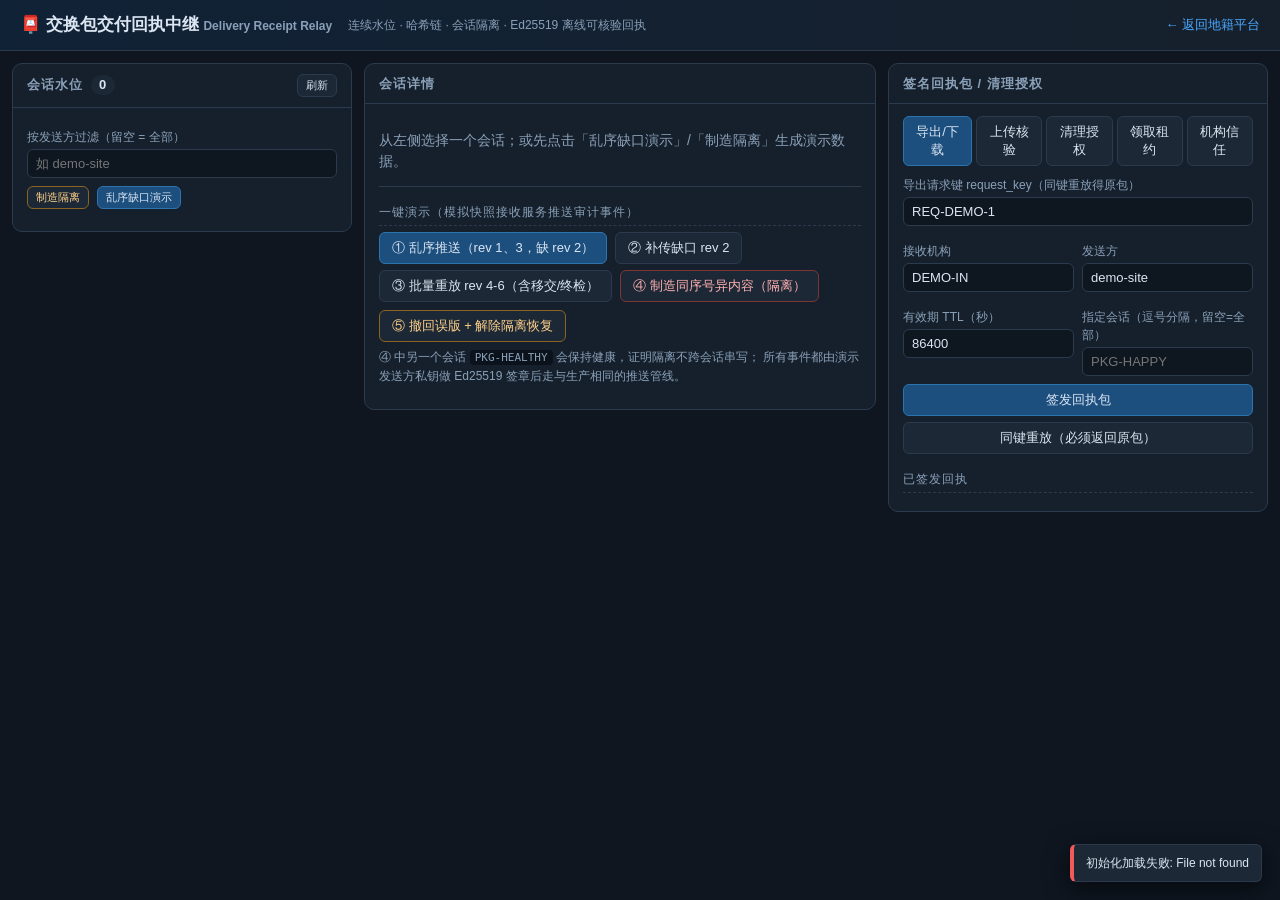
==== commit 9be9fc0c: "pairwise cccj-150-8 run B" ====
--- a/workspace/static/relay/index.html
+++ b/workspace/static/relay/index.html
@@ -83,7 +83,7 @@
 .receipt{border:1px solid var(--line);border-radius:8px;padding:9px 10px;margin-bottom:8px;background:var(--panel2)}
 .receipt .rk{font-family:ui-monospace,Menlo,monospace;font-weight:600}
 .pillbtn{font-size:11px;padding:3px 8px}
-.tabs{display:flex;gap:4px;margin-bottom:10px;flex-wrap:wrap}
+.tabs{display:flex;gap:4px;margin-bottom:10px}
 .tabs button{flex:0 auto}
 .tabs button.on{background:#1c4f7e;border-color:#2d73b0}
 details summary{cursor:pointer;color:var(--muted);font-size:12px;margin:4px 0}
@@ -156,9 +156,7 @@
         <button id="tab-upload" onclick="switchTab('upload')">上传核验</button>
         <button id="tab-cleanup" onclick="switchTab('cleanup')">清理授权</button>
         <button id="tab-lease" onclick="switchTab('lease')">领取租约</button>
-        <button id="tab-rotation" onclick="switchTab('rotation')">密钥轮换</button>
-        <button id="tab-revocation" onclick="switchTab('revocation')">撤销清单</button>
-        <button id="tab-trust" onclick="switchTab('trust')">信任包</button>
+        <button id="tab-trust" onclick="switchTab('trust')">机构信任</button>
       </div>
 
       <div id="pane-export">
@@ -229,111 +227,60 @@
         <pre id="lease-out" hidden></pre>
       </div>
 
-      <!-- 机构签发密钥轮换 -->
-      <div id="pane-rotation" hidden>
-        <p class="hint">机构签发密钥按<b>纪元</b>轮换：旧钥签新钥形成连续签名链；
-          达到生效水位（机构单调回执序号）后只能用新钥签发，轮换前回执继续按旧钥验证。
-          两名管理员分别<b>登记</b>与<b>批准</b>，并发只有一个结果生效。</p>
-        <div class="field"><label>机构</label>
-          <input id="rot-inst" value="DEMO-IN"></div>
-        <button onclick="loadRotation()">刷新轮换链/预演</button>
-        <pre id="rot-preview" hidden></pre>
-        <div class="section-title">登记下一把公钥（管理员 A）</div>
+      <div id="pane-trust" hidden>
+        <p class="hint">机构签发密钥轮换、版本化撤销和离线信任包。登记/批准均带
+          <b>request_key</b>；并发管理员请求只有一个结果生效，重启重放不回退、不重复切换。</p>
+        <div class="field"><label>机构代码</label><input id="trust-inst" value="DEMO-IN"></div>
+        <button onclick="loadTrust()">查看机构信任状态</button>
+        <div class="section-title">轮换：预演 → 登记 → 批准 → 生效</div>
         <div class="grid2">
-          <div class="field"><label>登记请求键（幂等）</label>
-            <input id="rot-prop-key" value="ROT-PROP-1"></div>
-          <div class="field"><label>登记管理员</label>
-            <input id="rot-prop-by" value="admin-A"></div>
-        </div>
+          <div class="field"><label>生效回执水位 serial</label>
+            <input id="rot-wm" type="number" value="3"></div>
+          <div class="field"><label>管理员</label>
+            <input id="rot-admin" value="admin-1"></div>
+        </div>
+        <div class="field"><label>登记请求键</label>
+          <input id="rot-regkey" value="ROT-REQ-1"></div>
+        <div class="field"><label>外部新公钥 hex（留空=本机生成下一把钥）</label>
+          <input id="rot-pub" placeholder="32 字节 Ed25519 公钥"></div>
+        <div class="row">
+          <button onclick="trustAction('preview')">预演</button>
+          <button class="primary" onclick="trustAction('register')">登记</button>
+        </div>
+        <div class="row" style="margin-top:6px">
+          <div class="field" style="flex:1"><label>批准请求键</label>
+            <input id="rot-appkey" value="ROT-APPROVE-1"></div>
+          <button class="warn" onclick="trustAction('approve')">管理员批准</button>
+          <button onclick="trustAction('activate')">到水位生效</button>
+        </div>
+        <div class="section-title">撤销 / 发布信任包 / 导入</div>
         <div class="grid2">
-          <div class="field"><label>生效水位 activate_serial（留空=下一序号立即生效）</label>
-            <input id="rot-watermark" type="number" placeholder="如 5"></div>
-          <div class="field"><label>下一把公钥 hex（留空=服务端生成并托管）</label>
-            <input id="rot-pub" placeholder="留空自动生成新钥"></div>
+          <div class="field"><label>回执标识（逗号分隔）</label>
+            <input id="rev-ids" placeholder="REQ-DEMO-1"></div>
+          <div class="field"><label>撤销请求键</label>
+            <input id="rev-key" value="REV-REQ-1"></div>
+        </div>
+        <div class="grid2">
+          <div class="field"><label>签发起 ISO</label><input id="rev-from"></div>
+          <div class="field"><label>签发止 ISO</label><input id="rev-to"></div>
         </div>
         <div class="row">
-          <button class="primary" onclick="rotationPropose(false)">① 登记（预演建议水位）</button>
-          <button onclick="rotationPropose(true)">同键重放</button>
-        </div>
-        <pre id="rot-prop-out" hidden></pre>
-        <div class="section-title">批准（管理员 B，双人控制）</div>
-        <div class="grid2">
-          <div class="field"><label>批准请求键（幂等）</label>
-            <input id="rot-appr-key" value="ROT-APPR-1"></div>
-          <div class="field"><label>批准管理员（须不同于登记人）</label>
-            <input id="rot-appr-by" value="admin-B"></div>
-        </div>
+          <button class="danger" onclick="publishRevocation()">发布撤销清单</button>
+          <button class="primary" onclick="exportTrust()">发布并下载信任包</button>
+        </div>
+        <div class="field" style="margin-top:8px"><label>信任包请求键</label>
+          <input id="trust-key" value="TRUST-REQ-1"></div>
+        <div class="field"><label>回执状态查询 ID</label>
+          <input id="trust-receipt-id" placeholder="REQ-DEMO-1"></div>
+        <button onclick="receiptStatus()">查看回执状态</button>
+        <div class="field" style="margin-top:8px">
+          <label>导入/核验信任包 JSON 文件</label>
+          <input type="file" id="trust-file" accept=".json,application/json"></div>
         <div class="row">
-          <button class="primary" onclick="rotationApprove(false)">② 批准</button>
-          <button class="warn" onclick="rotationApprove(true)">模拟另一管理员并发批准</button>
-          <button onclick="rotationActivate()">手动生效检查</button>
-        </div>
-        <pre id="rot-appr-out" hidden></pre>
-        <div class="section-title">轮换签名链</div>
-        <div id="rot-chain"></div>
-      </div>
-
-      <!-- 版本化撤销清单 -->
-      <div id="pane-revocation" hidden>
-        <p class="hint">误签或密钥泄露后发布<b>版本化撤销清单</b>：版本号单调、
-          每版为全量并集（防回滚），按回执标识或签发时间区间选择，生效钥签名。</p>
-        <div class="field"><label>机构</label>
-          <input id="rev-inst" value="DEMO-IN"></div>
-        <div class="field"><label>发布请求键（幂等）</label>
-          <input id="rev-key" value="REV-1"></div>
-        <div class="field"><label>按回执请求键撤销（逗号分隔）</label>
-          <input id="rev-receipts" placeholder="REQ-DEMO-1"></div>
-        <div class="grid2">
-          <div class="field"><label>签发时间起（含，ISO）</label>
-            <input id="rev-from" placeholder="2026-10-01T00:00:00Z"></div>
-          <div class="field"><label>签发时间止（含，ISO）</label>
-            <input id="rev-to"></div>
-        </div>
-        <div class="field"><label>细粒度条目 JSON（会话/修订号，可选）</label>
-          <textarea id="rev-entries" rows="2" style="width:100%"
-            placeholder='[{"session_id":"PKG-HAPPY","revision":2}]'></textarea></div>
-        <div class="row">
-          <button class="primary" onclick="revocationPublish()">发布新版</button>
-          <button class="warn" onclick="revocationPublish(true)">同键重放</button>
-          <button onclick="loadRevocations()">刷新版本</button>
-        </div>
-        <pre id="rev-out" hidden></pre>
-        <div class="section-title">版本链（最新版在最后）</div>
-        <div id="rev-list"></div>
-      </div>
-
-      <!-- 离线信任包 -->
-      <div id="pane-trust" hidden>
-        <p class="hint">离线信任包内含<b>机构公钥链 + 全量撤销版本 + 单调包序号</b>，
-          由当前生效钥签名。导出后交给离线核验方导入；过期包、断链、撤销回滚、
-          已撤销回执都会被可定位拒绝。</p>
-        <div class="field"><label>机构</label>
-          <input id="trust-inst" value="DEMO-IN"></div>
-        <div class="grid2">
-          <div class="field"><label>导出请求键（幂等）</label>
-            <input id="trust-key" value="TRUST-1"></div>
-          <div class="field"><label>有效期 TTL（秒，默认 30 天）</label>
-            <input id="trust-ttl" type="number" placeholder="2592000"></div>
-        </div>
-        <div class="row">
-          <button class="primary" onclick="trustExport()">导出并下载信任包</button>
-          <button onclick="trustListImports()">查看已导入</button>
-        </div>
-        <div class="section-title">导入 / 核验信任包</div>
-        <input type="file" id="trust-file" accept=".json,application/json">
-        <div class="row" style="margin-top:6px">
-          <button onclick="trustImport()">导入信任包</button>
-          <button onclick="trustVerifyFile()">仅离线核验</button>
+          <button onclick="importTrustFile()">导入信任包</button>
+          <button onclick="verifyTrustFile()">仅离线核验</button>
         </div>
         <pre id="trust-out" hidden></pre>
-        <div class="section-title">按当前信任根定位回执状态</div>
-        <p class="hint">在「导出/下载」签发的回执会自动带入；也可粘贴回执包后定位
-          （VALID / REVOKED / 信任包过期 / 水位后用旧钥 / 公钥不在链上）。</p>
-        <textarea id="trust-receipt" rows="4" style="width:100%"></textarea>
-        <div class="row" style="margin-top:6px">
-          <button class="primary" onclick="trustCheckReceipt()">定位回执状态</button>
-          <button onclick="trustUseLast()">带入最近签发回执</button>
-        </div>
       </div>
     </div>
   </div>
@@ -544,12 +491,10 @@
 
 // ---------------- 回执 ----------------
 function switchTab(name){
-  ["export","upload","cleanup","lease","rotation","revocation","trust"].forEach(t=>{
+  ["export","upload","cleanup","lease","trust"].forEach(t=>{
     document.getElementById("pane-"+t).hidden = t!==name;
     document.getElementById("tab-"+t).classList.toggle("on", t===name);
   });
-  if(name==="rotation") loadRotation();
-  if(name==="revocation") loadRevocations();
 }
 async function exportReceipt(replay){
   const key=document.getElementById("rcp-key").value.trim();
@@ -714,192 +659,111 @@
   if(currentKey) renderDetail();
 }
 
-// ---------------- 密钥轮换 ----------------
-function instPath(suffix){
-  return "/institutions/"+encodeURIComponent(document.getElementById("rot-inst").value.trim())+suffix;
-}
-async function loadRotation(){
-  const code=document.getElementById("rot-inst").value.trim();
-  try{
-    const [pv, list] = await Promise.all([
-      api(`/institutions/${encodeURIComponent(code)}/rotations/preview`),
-      api(`/institutions/${encodeURIComponent(code)}/rotations`)]);
-    const po=document.getElementById("rot-preview");
-    po.hidden=false;
-    po.textContent=JSON.stringify({active_epoch:pv.active_epoch,
-      next_serial:pv.next_serial,pending_epoch:pv.pending_epoch,
-      pending_status:pv.pending_status,suggested_activate_serial:pv.suggested_activate_serial,
-      effect:pv.effect,receipts_still_signed_by_old_key:pv.receipts_still_signed_by_old_key},
-      null,2);
-    if(!document.getElementById("rot-watermark").value)
-      document.getElementById("rot-watermark").value=pv.suggested_activate_serial;
-    document.getElementById("rot-chain").innerHTML = list.rotations.map(r=>`
-      <div class="receipt">
-        <div class="row" style="justify-content:space-between">
-          <span class="rk">纪元 ${r.epoch} ${r.epoch===list.active_epoch?'<span class="tag teal">生效中</span>':""}</span>
-          <span class="tag ${r.status==="ACTIVE"?"teal":(r.status==="APPROVED"?"warn":"bad")}">${r.status}</span>
-        </div>
-        <div class="hint">生效水位 serial ≥ <b>${r.activate_serial}</b> · 公钥 ${shortH(r.public_key)}</div>
-        <div class="hint">登记 ${esc(r.proposed_by)} @ ${esc(r.proposed_at||"")}
-          ${r.approved_by?(" · 批准 "+esc(r.approved_by)):""}</div>
-      </div>`).join("");
-  }catch(e){ toast("加载轮换信息失败: "+e.message,"bad"); }
-}
-async function rotationPropose(replay){
-  const code=document.getElementById("rot-inst").value.trim();
-  const wm=document.getElementById("rot-watermark").value.trim();
-  const body={request_key:document.getElementById("rot-prop-key").value.trim(),
-    proposed_by:document.getElementById("rot-prop-by").value.trim(),
-    activate_serial:Number(wm)};
-  const pub=document.getElementById("rot-pub").value.trim();
-  if(pub) body.next_public_key=pub;
-  const out=document.getElementById("rot-prop-out"); out.hidden=false;
-  try{
-    const r=await api(`/institutions/${encodeURIComponent(code)}/rotations/propose`,
+// ---------------- 机构密钥轮换 / 撤销 / 信任包 ----------------
+function trustCode(){ return document.getElementById("trust-inst").value.trim(); }
+function showTrust(obj){
+  const out=document.getElementById("trust-out");
+  out.hidden=false; out.textContent=JSON.stringify(obj,null,2);
+}
+async function loadTrust(){
+  try{
+    const d=await api("/institutions/"+encodeURIComponent(trustCode())+"/trust");
+    showTrust(d);
+    document.getElementById("rot-wm").value=Math.max(3,d.next_receipt_serial);
+    toast(`当前 key_seq=${d.current_key_seq}，下一回执 serial=${d.next_receipt_serial}，撤销版本=${d.revocation_version}`,"info");
+  }catch(e){ showTrust(e.data||{message:e.message}); toast("加载信任状态失败: "+e.message,"bad"); }
+}
+async function trustAction(kind){
+  const code=trustCode(), wm=Number(document.getElementById("rot-wm").value);
+  const admin=document.getElementById("rot-admin").value.trim();
+  try{
+    let r;
+    if(kind==="preview"){
+      r=await api(`/institutions/${encodeURIComponent(code)}/rotations/preview`,
+        {method:"POST",body:{effective_watermark:wm,
+          public_key:document.getElementById("rot-pub").value.trim()||null}});
+      toast("预演完成：旧钥签低水位，新钥从指定水位独占签发","info");
+    }else if(kind==="register"){
+      const body={request_key:document.getElementById("rot-regkey").value.trim(),
+        effective_watermark:wm,registered_by:admin};
+      const pub=document.getElementById("rot-pub").value.trim(); if(pub) body.public_key=pub;
+      r=await api(`/institutions/${encodeURIComponent(code)}/rotations`,
+        {method:"POST",body});
+      toast((r.replayed?"重复请求返回首次结果":"已登记下一把公钥")+
+        ` key_seq=${r.rotation.key_seq}`,"ok");
+    }else if(kind==="approve"){
+      const d=await api("/institutions/"+encodeURIComponent(code)+"/trust");
+      const seq=d.open_rotation?.key_seq;
+      if(!seq){toast("没有 PROPOSED 轮换可批准","warn");return;}
+      r=await api(`/institutions/${encodeURIComponent(code)}/rotations/${seq}/approve`,
+        {method:"POST",body:{request_key:document.getElementById("rot-appkey").value.trim(),
+          approver:admin}});
+      toast((r.replayed?"重复批准返回首次结果":"已批准")+` key_seq=${r.key_seq}；水位 ${r.effective_watermark} 后切换`,"ok");
+    }else{
+      const d=await api("/institutions/"+encodeURIComponent(code)+"/trust");
+      const seq=d.open_rotation?.key_seq;
+      r=await api(`/institutions/${encodeURIComponent(code)}/rotations/${seq||""}/activate`,
+        {method:"POST",body:{request_key:"ACTIVATE-"+(document.getElementById("rot-appkey").value.trim()),actor:admin}});
+      toast(`已生效 key_seq=${r.key_seq}`,"ok");
+    }
+    showTrust(r); await loadTrust();
+  }catch(e){ showTrust(e.data||{message:e.message}); toast("轮换操作失败: "+e.message,"bad"); }
+}
+async function publishRevocation(){
+  const ids=document.getElementById("rev-ids").value.trim().split(",").map(x=>x.trim()).filter(Boolean);
+  const body={request_key:document.getElementById("rev-key").value.trim(),
+    receipt_ids:ids.length?ids:null,
+    issued_from:document.getElementById("rev-from").value.trim()||null,
+    issued_to:document.getElementById("rev-to").value.trim()||null,
+    reason:"REVOKED",published_by:"admin-1"};
+  try{
+    const r=await api(`/institutions/${encodeURIComponent(trustCode())}/revocations`,
       {method:"POST",body});
-    out.textContent=JSON.stringify(r,null,2);
-    toast((r.replayed?"重放命中首次登记":"已登记（PROPOSED）")+
-      ` · 纪元 ${r.rotation.epoch} · 水位 ${r.rotation.activate_serial}`,"ok");
-    await loadRotation();
-  }catch(e){ out.textContent=JSON.stringify(e.data,null,2); toast("登记失败: "+e.message,"bad"); }
-}
-async function rotationApprove(race){
-  const code=document.getElementById("rot-inst").value.trim();
-  const body={request_key:document.getElementById(race?"rot-appr-key":"rot-appr-key").value.trim()
-      +(race?"-RACE":""),
-    approved_by:race?"admin-C":document.getElementById("rot-appr-by").value.trim()};
-  const out=document.getElementById("rot-appr-out"); out.hidden=false;
-  try{
-    const r=await api(`/institutions/${encodeURIComponent(code)}/rotations/approve`,
-      {method:"POST",body});
-    out.textContent=JSON.stringify(r,null,2);
-    toast((r.replayed?"同键重放批准":"已批准")+
-      ` · 纪元 ${r.rotation.epoch} · 状态 ${r.rotation.status}`,"ok");
-    await loadRotation();
-  }catch(e){
-    out.textContent=JSON.stringify(e.data,null,2);
-    if(e.data&&e.data.error==="APPROVAL_RACE")
-      toast(`并发批准落败：${e.data.approved_by} 的批准先生效（只一个结果）`,"warn");
-    else toast("批准失败: "+e.message,"bad");
-  }
-}
-async function rotationActivate(){
-  const code=document.getElementById("rot-inst").value.trim();
-  const out=document.getElementById("rot-appr-out"); out.hidden=false;
-  try{
-    const r=await api(`/institutions/${encodeURIComponent(code)}/rotations/activate`,
-      {method:"POST",body:{}});
-    out.textContent=JSON.stringify(r,null,2);
-    toast(`生效检查完成 · 生效纪元 ${r.rotation.epoch}（${r.rotation.status}）`,"info");
-    await loadRotation();
-  }catch(e){ out.textContent=JSON.stringify(e.data,null,2); toast("生效失败: "+e.message,"bad"); }
-}
-
-// ---------------- 撤销清单 ----------------
-async function revocationPublish(replay){
-  const code=document.getElementById("rev-inst").value.trim();
-  const body={request_key:document.getElementById("rev-key").value.trim()+(replay?"-REPLAY":"")};
-  const receipts=document.getElementById("rev-receipts").value.trim();
-  if(receipts) body.receipts=receipts.split(",").map(x=>x.trim());
-  const from=document.getElementById("rev-from").value.trim();
-  const to=document.getElementById("rev-to").value.trim();
-  if(from||to) body.time_range={issued_from:from||null,issued_to:to||null};
-  const entries=document.getElementById("rev-entries").value.trim();
-  if(entries){ try{ body.entries=JSON.parse(entries); }
-    catch(e){ toast("条目 JSON 非法","bad"); return; } }
-  body.note= replay?"页面同键重放":"页面发布";
-  const out=document.getElementById("rev-out"); out.hidden=false;
-  try{
-    const r=await api(`/institutions/${encodeURIComponent(code)}/revocations`,
-      {method:"POST",body});
-    out.textContent=JSON.stringify(r.revocation,null,2);
-    toast((r.replayed?"同键重放，返回首版":`已发布 v${r.revocation.version}`)+
-      ` · 累计 ${r.revocation.entry_count} 条`,"ok");
-    await loadRevocations();
-  }catch(e){ out.textContent=JSON.stringify(e.data,null,2); toast("发布失败: "+e.message,"bad"); }
-}
-async function loadRevocations(){
-  const code=document.getElementById("rev-inst").value.trim();
-  try{
-    const d=await api(`/institutions/${encodeURIComponent(code)}/revocations`);
-    document.getElementById("rev-list").innerHTML=d.versions.map(v=>`
-      <div class="receipt">
-        <div class="row" style="justify-content:space-between">
-          <span class="rk">v${v.version}</span>
-          <span class="tag ${v.version===d.latest_version?"teal":""}">${v.entry_count} 条</span>
-        </div>
-        <div class="hint">签名纪元 ${v.signer_epoch} · ${esc(v.published_at)}</div>
-        <div class="hint">摘要 ${shortH(v.digest)} ← ${shortH(v.prev_digest)}</div>
-        <details><summary>撤销条目</summary><pre>${esc(JSON.stringify(v.entries,null,2))}</pre></details>
-      </div>`).join("");
-  }catch(e){ toast("加载撤销版本失败: "+e.message,"bad"); }
-}
-
-// ---------------- 离线信任包 ----------------
-async function trustExport(){
-  const code=document.getElementById("trust-inst").value.trim();
-  const body={institution_code:code,
-    request_key:document.getElementById("trust-key").value.trim()};
-  const ttl=document.getElementById("trust-ttl").value.trim();
-  if(ttl) body.ttl_seconds=Number(ttl);
-  try{
-    const r=await api("/trust-bundles",{method:"POST",body});
-    download(JSON.stringify(r.package,null,2), body.request_key+".trust.json");
-    document.getElementById("trust-receipt").dataset.lastBundle=JSON.stringify(r.package);
-    toast((r.replayed?"重放原信任包":"已导出信任包")+
-      ` · 序号 ${r.package.body.bundle_serial} · 生效纪元 ${r.package.signer_epoch}`,"ok");
-  }catch(e){ toast("导出失败: "+e.message,"bad"); }
-}
-async function _trustFile(){
+    showTrust(r); toast(`撤销清单 v${r.version} 已发布，新增 ${r.added.length} 条`,"ok");
+  }catch(e){ showTrust(e.data||{message:e.message}); toast("发布撤销失败: "+e.message,"bad"); }
+}
+async function exportTrust(){
+  try{
+    const r=await api(`/institutions/${encodeURIComponent(trustCode())}/trust-packages`,
+      {method:"POST",body:{request_key:document.getElementById("trust-key").value.trim(),
+        ttl_seconds:86400,issued_by:"admin-1"}});
+    download(JSON.stringify(r.package,null,2),
+      `${trustCode()}.trust.v${r.package.body.trust_version}.json`);
+    showTrust({replayed:r.replayed,trust_version:r.package.body.trust_version,
+      trust_digest:r.package.trust_digest});
+    toast("离线信任包已发布并下载（含公钥链、撤销摘要、单调版本号）","ok");
+  }catch(e){ showTrust(e.data||{message:e.message}); toast("发布信任包失败: "+e.message,"bad"); }
+}
+async function receiptStatus(){
+  const id=document.getElementById("trust-receipt-id").value.trim()||document.getElementById("rcp-key").value.trim();
+  try{
+    const r=await api(`/institutions/${encodeURIComponent(trustCode())}/receipts/${encodeURIComponent(id)}/status`);
+    showTrust(r); toast("回执状态: "+r.status,r.status==="VALID"?"ok":"bad");
+  }catch(e){ showTrust(e.data||{message:e.message}); toast("查询失败: "+e.message,"bad"); }
+}
+async function readTrustFile(){
   const f=document.getElementById("trust-file").files[0];
-  if(!f){ toast("请先选择信任包文件","warn"); return null; }
+  if(!f) throw new Error("请选择 JSON 文件");
   return JSON.parse(await f.text());
 }
-async function trustImport(){
-  const pkg=await _trustFile(); if(!pkg) return;
-  const out=document.getElementById("trust-out"); out.hidden=false;
-  try{
-    const r=await api("/trust-bundles/import",{method:"POST",body:{package:pkg}});
-    out.textContent=JSON.stringify(r,null,2);
-    toast((r.replayed?"重导幂等":"已导入")+` · 序号 ${r.bundle_serial}`,"ok");
-  }catch(e){ out.textContent=JSON.stringify(e.data??e,null,2);
-    const codes=(e.data&&e.data.problems||[]).map(p=>p.code);
-    toast("导入被拒: "+(codes.join(", ")||e.message),"bad"); }
-}
-async function trustVerifyFile(){
-  const pkg=await _trustFile(); if(!pkg) return;
-  const r=await fetch(API+"/trust-bundles/verify",{method:"POST",
-    headers:{"Content-Type":"application/json"},body:JSON.stringify({package:pkg})});
-  const data=await r.json();
-  const out=document.getElementById("trust-out"); out.hidden=false;
-  out.textContent=JSON.stringify(data,null,2);
-  if(r.ok) toast("信任包核验通过：公钥链/撤销链/签名/有效期合法","ok");
-  else toast("信任包核验失败: "+(data.problems||[]).map(p=>p.code).join(", "),"bad");
-}
-async function trustListImports(){
-  const d=await api("/trust-bundles/imports?institution_code="+
-    encodeURIComponent(document.getElementById("trust-inst").value.trim()));
-  const out=document.getElementById("trust-out"); out.hidden=false;
-  out.textContent=JSON.stringify(d,null,2);
-}
-function trustUseLast(){
-  if(lastPackage) document.getElementById("trust-receipt").value=
-    JSON.stringify(lastPackage,null,2);
-  else toast("请先在「导出/下载」签发回执","warn");
-}
-async function trustCheckReceipt(){
-  let pkg;
-  try{ pkg=JSON.parse(document.getElementById("trust-receipt").value); }
-  catch(e){ toast("回执包 JSON 非法","bad"); return; }
-  const r=await fetch(API+"/receipts/status",{method:"POST",
-    headers:{"Content-Type":"application/json"},
-    body:JSON.stringify({package:pkg})});
-  const data=await r.json();
-  const out=document.getElementById("trust-out"); out.hidden=false;
-  out.textContent=JSON.stringify(data,null,2);
-  const tone={VALID:"ok",REVOKED:"bad",TRUST_EXPIRED:"bad",EXPIRED:"warn",
-    DENIED:"bad",TRUST_DENIED:"bad",TRUST_INVALID:"bad",INVALID:"bad"}[data.status]||"warn";
-  toast("回执状态: "+data.status+(data.code?(" · "+data.code):""),tone);
+async function importTrustFile(){
+  try{
+    const pkg=await readTrustFile();
+    const r=await api("/trust-packages/import",{method:"POST",
+      body:{package:pkg,request_key:"IMPORT-"+document.getElementById("trust-key").value.trim()}});
+    showTrust(r); toast("信任包已导入，低版本/回滚包以后会被拒绝","ok");
+  }catch(e){ showTrust(e.data||{message:e.message}); toast("导入失败: "+e.message,"bad"); }
+}
+async function verifyTrustFile(){
+  try{
+    const pkg=await readTrustFile();
+    const r=await fetch(API+"/trust-packages/verify",{method:"POST",
+      headers:{"Content-Type":"application/json"},body:JSON.stringify({package:pkg})});
+    const data=await r.json();
+    showTrust(data);
+    if(r.ok) toast("信任包离线核验通过","ok");
+    else toast("信任包核验失败："+(data.problems||[]).map(p=>p.code).join(", "),"bad");
+  }catch(e){ toast("核验失败: "+e.message,"bad"); }
 }
 
 loadAll().catch(e=>toast("初始化加载失败: "+e.message,"bad"));
